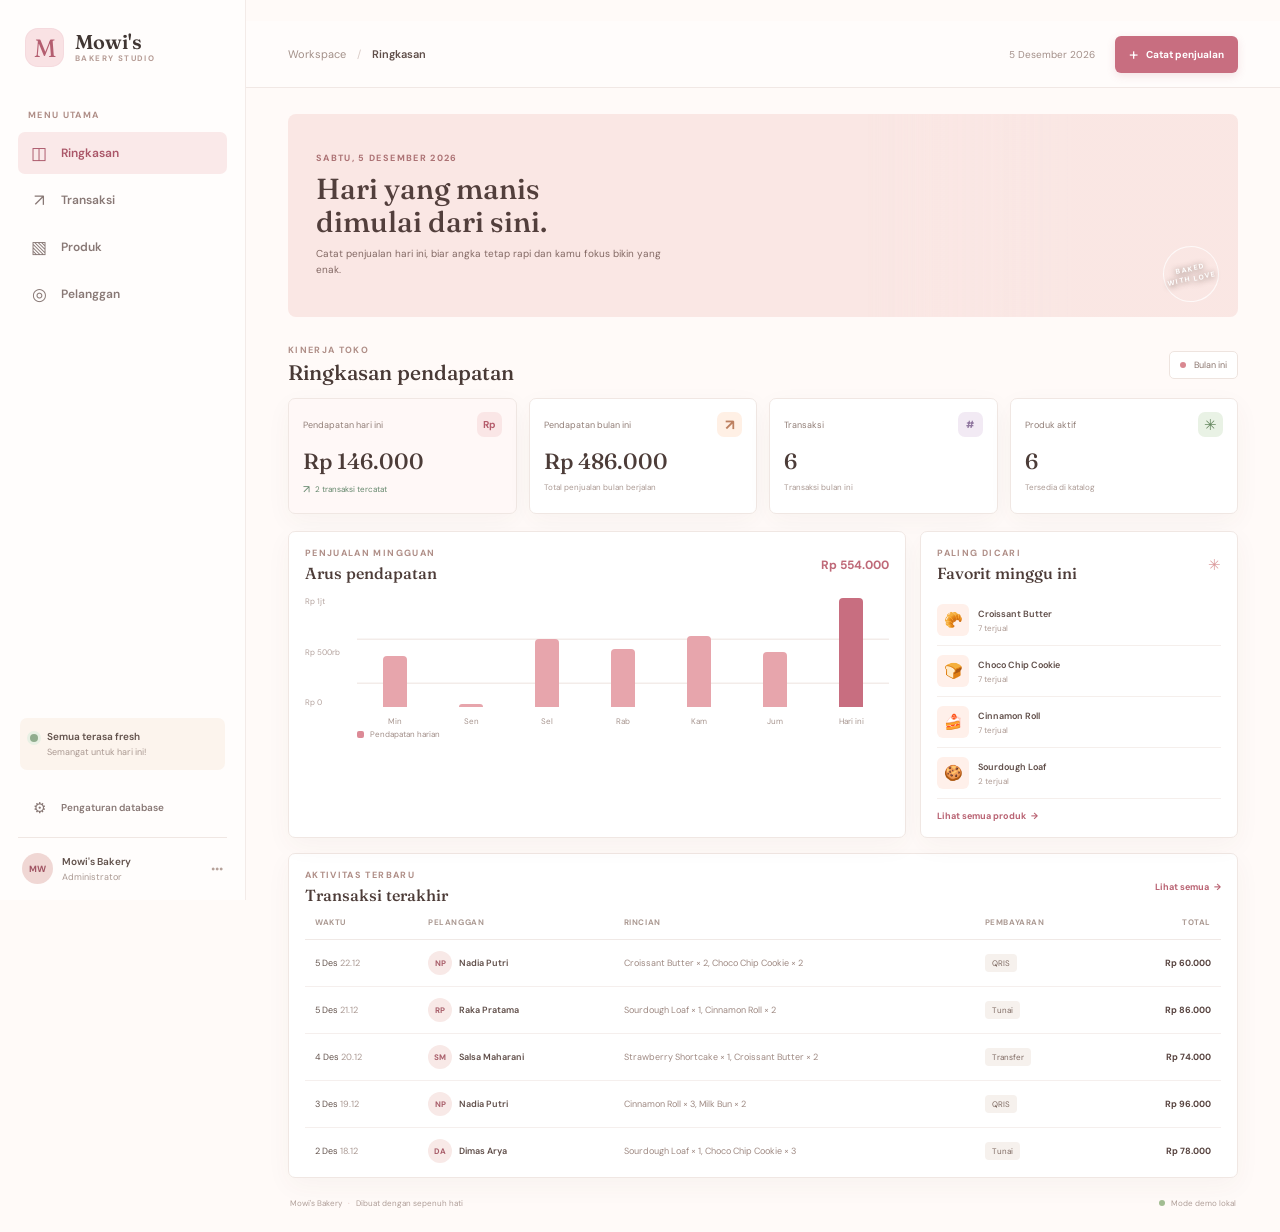
==== frontend/index.html @ 8c9cf772 "Add files via upload" ====
000<!doctype html>
<html lang="id">
<head>
  <meta charset="utf-8">
  <meta name="viewport" content="width=device-width, initial-scale=1">
  <meta name="theme-color" content="#fff8f5">
  <title>Mowi's Bakery | Sistem Pendapatan</title>
  <link rel="preconnect" href="https://fonts.googleapis.com">
  <link rel="preconnect" href="https://fonts.gstatic.com" crossorigin>
  <link href="https://fonts.googleapis.com/css2?family=DM+Sans:wght@400;500;600;700&family=Fraunces:opsz,wght@9..144,500;9..144,600&display=swap" rel="stylesheet">
  <link rel="stylesheet" href="styles.css">
  <link rel="stylesheet" href="crud.css">
  <script defer src="../backend/app.js"></script>
  <script defer src="app.js"></script>
</head>
<body>
  <div class="app-shell">
    <aside class="sidebar">
      <a class="brand" href="#overview" aria-label="Mowi's Bakery beranda">
        <span class="brand-mark">M</span>
        <span class="brand-copy"><strong>Mowi's</strong><small>BAKERY STUDIO</small></span>
      </a>
      <div class="side-label">MENU UTAMA</div>
      <nav class="main-nav" aria-label="Navigasi utama">
        <button class="nav-link active" data-view="overview"><span class="nav-symbol">◫</span> Ringkasan</button>
        <button class="nav-link" data-view="transactions"><span class="nav-symbol">↗</span> Transaksi</button>
        <button class="nav-link" data-view="products"><span class="nav-symbol">▧</span> Produk</button>
        <button class="nav-link" data-view="customers"><span class="nav-symbol">◎</span> Pelanggan</button>
      </nav>
      <div class="sidebar-bottom">
        <div class="sidebar-note"><span class="note-dot"></span><div><strong>Semua terasa fresh</strong><small>Semangat untuk hari ini!</small></div></div>
        <button class="nav-link settings-link" id="open-settings"><span class="nav-symbol">⚙</span> Pengaturan database</button>
        <div class="profile"><span class="avatar">MW</span><div><strong>Mowi's Bakery</strong><small>Administrator</small></div><span class="profile-more">•••</span></div>
      </div>
    </aside>

    <main class="main-area">
      <header class="topbar">
        <div class="breadcrumb"><span>Workspace</span><span class="crumb-divider">/</span><strong id="page-breadcrumb">Ringkasan</strong></div>
        <div class="top-actions"><span class="today-label" id="today-label"></span><button class="button button-primary" id="new-sale"><span class="button-plus">+</span> Catat penjualan</button></div>
      </header>

      <div class="page-content">
        <section class="view-panel active" id="view-overview">
          <div class="welcome-banner">
            <div class="welcome-copy"><span class="eyebrow">RABU, 30 SEPTEMBER 2026</span><h1>Hari yang manis<br>dimulai dari sini.</h1><p>Catat penjualan hari ini, biar angka tetap rapi dan kamu fokus bikin yang enak.</p></div>
            <div class="welcome-photo" role="img" aria-label="Roti artisan yang baru dipanggang"></div>
            <div class="banner-stamp">BAKED<br>WITH LOVE</div>
          </div>
          <div class="section-heading"><div><span class="eyebrow">KINERJA TOKO</span><h2>Ringkasan pendapatan</h2></div><span class="period-pill"><span class="period-dot"></span> Bulan ini</span></div>
          <div class="stats-grid">
            <article class="stat-card stat-highlight"><div class="stat-top"><span>Pendapatan hari ini</span><span class="stat-icon pink-icon">Rp</span></div><strong class="stat-value" id="stat-today">Rp0</strong><div class="stat-foot"><span class="trend-mark">↗</span><span id="stat-today-note">Dari penjualan tercatat</span></div></article>
            <article class="stat-card"><div class="stat-top"><span>Pendapatan bulan ini</span><span class="stat-icon peach-icon">↗</span></div><strong class="stat-value" id="stat-month">Rp0</strong><div class="stat-foot muted-foot">Total penjualan bulan berjalan</div></article>
            <article class="stat-card"><div class="stat-top"><span>Transaksi</span><span class="stat-icon lilac-icon">#</span></div><strong class="stat-value" id="stat-count">0</strong><div class="stat-foot muted-foot">Transaksi bulan ini</div></article>
            <article class="stat-card"><div class="stat-top"><span>Produk aktif</span><span class="stat-icon green-icon">✳</span></div><strong class="stat-value" id="stat-products">0</strong><div class="stat-foot muted-foot">Tersedia di katalog</div></article>
          </div>
          <div class="dashboard-grid">
            <section class="surface revenue-surface"><div class="surface-heading"><div><span class="eyebrow">PENJUALAN MINGGUAN</span><h3>Arus pendapatan</h3></div><span class="chart-total" id="chart-total"></span></div><div class="chart-wrap"><div class="chart-y-labels"><span>Rp 1jt</span><span>Rp 500rb</span><span>Rp 0</span></div><div class="bar-chart" id="bar-chart" aria-label="Grafik pendapatan tujuh hari terakhir"></div></div><div class="chart-legend"><span class="legend-swatch"></span>Pendapatan harian</div></section>
            <section class="surface best-sellers"><div class="surface-heading"><div><span class="eyebrow">PALING DICARI</span><h3>Favorit minggu ini</h3></div><span class="tiny-flower">✳</span></div><div id="favorites-list" class="favorites-list"></div><a class="text-link" href="#products" data-goto="products">Lihat semua produk <span>→</span></a></section>
          </div>
          <section class="surface recent-surface"><div class="surface-heading"><div><span class="eyebrow">AKTIVITAS TERBARU</span><h3>Transaksi terakhir</h3></div><button class="text-button" data-goto="transactions">Lihat semua <span>→</span></button></div><div class="table-scroll"><table><thead><tr><th>WAKTU</th><th>PELANGGAN</th><th>RINCIAN</th><th>PEMBAYARAN</th><th class="align-right">TOTAL</th></tr></thead><tbody id="recent-table-body"></tbody></table></div></section>
        </section>

        <section class="view-panel" id="view-transactions">
          <div class="section-heading view-title"><div><span class="eyebrow">CATATAN TOKO</span><h2>Semua transaksi</h2><p class="section-subtitle">Riwayat pemasukan Mowi's Bakery.</p></div><button class="button button-primary" data-action="sale"><span class="button-plus">+</span> Catat penjualan</button></div>
          <section class="surface table-surface"><div class="table-tools"><label class="search-field"><span>⌕</span><input id="transaction-search" type="search" placeholder="Cari nama atau produk..."></label><span class="result-count" id="transaction-count"></span></div><div class="table-scroll"><table><thead><tr><th>WAKTU</th><th>PELANGGAN</th><th>RINCIAN</th><th>PEMBAYARAN</th><th class="align-right">TOTAL</th><th>AKSI</th></tr></thead><tbody id="transactions-table-body"></tbody></table></div></section>
        </section>

        <section class="view-panel" id="view-products">
          <div class="section-heading view-title"><div><span class="eyebrow">KATALOG BAKERY</span><h2>Produk</h2><p class="section-subtitle">Kelola menu dan harga jual produk.</p></div><button class="button button-primary" data-action="product"><span class="button-plus">+</span> Tambah produk</button></div>
          <section class="surface table-surface"><div class="table-tools"><span class="table-intro">Daftar produk yang tersedia</span><span class="result-count" id="product-count"></span></div><div class="table-scroll"><table><thead><tr><th>NAMA PRODUK</th><th>KATEGORI</th><th>STOK</th><th class="align-right">HARGA</th><th>AKSI</th></tr></thead><tbody id="products-table-body"></tbody></table></div></section>
        </section>

        <section class="view-panel" id="view-customers">
          <div class="section-heading view-title"><div><span class="eyebrow">KOMUNITAS MOWI'S</span><h2>Pelanggan</h2><p class="section-subtitle">Orang-orang yang selalu kembali untuk sepotong kebahagiaan.</p></div><button class="button button-primary" data-action="customer"><span class="button-plus">+</span> Tambah pelanggan</button></div>
          <section class="surface table-surface"><div class="table-tools"><span class="table-intro">Daftar pelanggan</span><span class="result-count" id="customer-count"></span></div><div class="table-scroll"><table><thead><tr><th>NAMA</th><th>NOMOR TELEPON</th><th>TRANSAKSI</th><th class="align-right">TOTAL BELANJA</th><th>AKSI</th></tr></thead><tbody id="customers-table-body"></tbody></table></div></section>
        </section>
        <footer class="page-footer"><span>Mowi's Bakery <span class="footer-separator">·</span> Dibuat dengan sepenuh hati</span><span class="connection-status" id="connection-status"><i></i> Mode demo lokal</span></footer>
      </div>
    </main>
  </div>

  <dialog class="app-dialog" id="sale-dialog">
    <form id="sale-form" class="dialog-form">
      <div class="dialog-heading"><div><span class="eyebrow">TRANSAKSI BARU</span><h2 id="sale-dialog-title">Catat penjualan</h2></div><button class="dialog-close" type="button" data-close="sale-dialog" aria-label="Tutup">×</button></div>
      <input type="hidden" id="sale-id" name="sale_id">
      <label class="field-label">Pelanggan <span class="optional">opsional</span><select id="sale-customer" name="customer_id"><option value="">Pelanggan umum</option></select></label>
      <div class="field-label line-items-label">Item pesanan <button class="inline-add" type="button" id="add-sale-item">+ Tambah item</button></div>
      <div class="sale-items" id="sale-items"></div>
      <div class="sale-total"><span>Total penjualan</span><strong id="sale-total-preview">Rp0</strong></div>
      <label class="field-label">Metode pembayaran<select id="sale-payment" name="payment_method"><option value="Tunai">Tunai</option><option value="Transfer">Transfer</option><option value="QRIS">QRIS</option><option value="Kartu">Kartu</option></select></label>
      <div class="dialog-actions"><button class="button button-quiet" type="button" data-close="sale-dialog">Batal</button><button class="button button-primary" type="submit">Simpan transaksi</button></div>
    </form>
  </dialog>

  <dialog class="app-dialog compact-dialog" id="entity-dialog"><form id="entity-form" class="dialog-form"><div class="dialog-heading"><div><span class="eyebrow" id="entity-eyebrow">DATA TOKO</span><h2 id="entity-title">Tambah data</h2></div><button class="dialog-close" type="button" data-close="entity-dialog" aria-label="Tutup">×</button></div><div id="entity-fields"></div><div class="dialog-actions"><button class="button button-quiet" type="button" data-close="entity-dialog">Batal</button><button class="button button-primary" type="submit">Simpan</button></div></form></dialog>

  <dialog class="app-dialog compact-dialog" id="settings-dialog"><form id="settings-form" class="dialog-form"><div class="dialog-heading"><div><span class="eyebrow">PENYIMPANAN DATA</span><h2>Hubungkan Supabase</h2></div><button class="dialog-close" type="button" data-close="settings-dialog" aria-label="Tutup">×</button></div><p class="dialog-description">Masukkan Project URL dan anon key dari pengaturan API Supabase. Kunci disimpan hanya di browser ini.</p><label class="field-label">Project URL<input id="supabase-url" type="url" placeholder="https://project-id.supabase.co" autocomplete="url"></label><label class="field-label">Anon / publishable key<input id="supabase-key" type="password" placeholder="eyJ..." autocomplete="off"></label><div class="connection-message" id="connection-message" role="status"></div><div class="dialog-actions"><button class="button button-quiet" type="button" id="use-demo">Gunakan mode demo</button><button class="button button-primary" type="submit">Simpan koneksi</button></div></form></dialog>
</body>
</html>
---- frontend/styles.css ----
@import url('https://fonts.googleapis.com/css2?family=DM+Sans:wght@400;500;600;700&family=Fraunces:opsz,wght@9..144,500;9..144,600&display=swap');

:root{font-family:'DM Sans',sans-serif;color:#403633;background:#fffaf8;font-synthesis:none;text-rendering:optimizeLegibility;--ink:#403633;--muted:#9a8782;--line:#f0e7e3;--pink:#d98191;--pink-dark:#b65f72;--pale:#fff2f1;--peach:#fff1e8;--white:#fff;--green:#547b62;--shadow:0 8px 26px rgba(100,64,56,.045)}
*{box-sizing:border-box}body{margin:0;min-width:320px;min-height:100vh;background:#fffaf8}button,input,select{font:inherit}button{cursor:pointer}button:focus-visible,a:focus-visible,input:focus-visible,select:focus-visible{outline:3px solid #eab5be;outline-offset:2px}.app-shell{min-height:100vh}.sidebar{width:246px;position:fixed;inset:0 auto 0 0;background:#fffdfc;border-right:1px solid #f3ebe8;padding:26px 18px 16px;display:flex;flex-direction:column;z-index:2}.brand{display:flex;align-items:center;gap:11px;text-decoration:none;color:inherit;padding:2px 7px 42px}.brand-mark{width:39px;height:39px;border-radius:13px;background:#f9e2e4;color:#b45e70;display:grid;place-items:center;font-family:Fraunces,serif;font-size:25px;box-shadow:inset 0 0 0 1px rgba(182,95,114,.06)}.brand-copy{display:grid;gap:1px}.brand-copy strong{font-family:Fraunces,serif;font-weight:600;font-size:20px;line-height:1}.brand-copy small{font-size:8px;letter-spacing:1.4px;font-weight:700;color:#b69c95}.side-label,.eyebrow{font-size:9px;letter-spacing:1.35px;font-weight:700;color:#af8e87}.side-label{padding:0 10px 11px}.main-nav{display:grid;gap:5px}.nav-link{height:42px;border:0;background:transparent;border-radius:7px;text-align:left;padding:0 11px;display:flex;gap:12px;align-items:center;color:#887875;font-size:12px;font-weight:600;transition:background .18s,color .18s}.nav-link:hover{background:#fff5f3;color:#614b47}.nav-link.active{background:#fae9e9;color:#aa5668}.nav-symbol{width:20px;text-align:center;font-size:17px;font-weight:400;color:inherit}.sidebar-bottom{margin-top:auto}.sidebar-note{margin:0 2px 19px;padding:12px 10px;border-radius:7px;background:#fcf4ed;display:flex;gap:9px;align-items:flex-start}.note-dot{width:8px;height:8px;border-radius:50%;background:#90ad8e;margin-top:4px;box-shadow:0 0 0 3px #e8f0e4;flex:none}.sidebar-note div,.profile div{display:grid;gap:3px}.sidebar-note strong,.profile strong{font-size:10px;font-weight:600;color:#61514b}.sidebar-note small,.profile small{font-size:9px;color:#aa9992}.settings-link{width:100%;font-size:10px;height:37px;margin-bottom:11px}.settings-link .nav-symbol{font-size:15px}.profile{border-top:1px solid var(--line);padding:15px 4px 0;display:flex;align-items:center;gap:9px}.avatar{width:31px;height:31px;border-radius:50%;background:#f0d7d4;display:grid;place-items:center;font-size:9px;font-weight:700;color:#a05462}.profile-more{margin-left:auto;font-size:12px;color:#b6a29b}.main-area{margin-left:246px;min-height:100vh}.topbar{height:67px;border-bottom:1px solid #f1e8e5;display:flex;align-items:center;justify-content:space-between;padding:0 42px;background:rgba(255,253,252,.84)}.breadcrumb{display:flex;gap:11px;align-items:center;color:#a39089;font-size:11px}.breadcrumb strong{font-weight:600;color:#5f4e49}.crumb-divider{color:#d9cbc6}.top-actions{display:flex;align-items:center;gap:20px}.today-label{font-size:10px;color:#a38f89}.button{border:0;border-radius:6px;height:37px;padding:0 14px;display:inline-flex;align-items:center;justify-content:center;gap:8px;font-size:10px;font-weight:700;transition:background .16s,transform .16s;white-space:nowrap}.button:hover{transform:translateY(-1px)}.button-primary{color:white;background:#c86e80;box-shadow:0 3px 8px rgba(184,92,110,.16)}.button-primary:hover{background:#b85e72}.button-plus{font-size:17px;font-weight:400;line-height:1}.button-quiet{background:#f7efec;color:#775f59}.page-content{max-width:1370px;margin:0 auto;padding:26px 42px 20px}.view-panel{display:none;animation:appear .28s ease both}.view-panel.active{display:block}@keyframes appear{from{opacity:0;transform:translateY(5px)}to{opacity:1;transform:translateY(0)}}.welcome-banner{height:203px;border-radius:8px;overflow:hidden;background:#fae7e4;position:relative;display:flex;align-items:center;padding:24px 28px;margin-bottom:27px}.welcome-copy{position:relative;z-index:1;max-width:59%}.welcome-copy .eyebrow{color:#ac7274}.welcome-copy h1{font-family:Fraunces,serif;font-size:29px;line-height:1.13;font-weight:500;margin:9px 0 7px;color:#523f3c}.welcome-copy p{max-width:365px;font-size:10px;line-height:1.65;color:#836964;margin:0}.welcome-photo{position:absolute;inset:0 0 0 61%;background-image:linear-gradient(90deg,#fae7e4 0%,rgba(250,231,228,.62) 18%,rgba(250,231,228,.02) 55%),url('https://images.unsplash.com/photo-1509440159596-0249088772ff?auto=format&fit=crop&w=1100&q=85');background-position:center 53%;background-size:cover;mask-image:linear-gradient(90deg,transparent 0%,#000 19%)}.banner-stamp{position:absolute;right:19px;bottom:15px;border:1px solid rgba(255,255,255,.78);border-radius:50%;width:56px;height:56px;display:grid;place-content:center;text-align:center;color:white;font-size:7px;line-height:1.5;letter-spacing:1.2px;font-weight:700;transform:rotate(-11deg);text-shadow:0 1px 6px #65534a}.section-heading{display:flex;align-items:center;justify-content:space-between;margin:0 0 13px}.section-heading h2{font-family:Fraunces,serif;font-size:21px;line-height:1.2;font-weight:500;margin:4px 0 0;color:#493a36}.period-pill{border:1px solid #eee4df;border-radius:5px;padding:7px 10px;font-size:9px;color:#8c7770;background:white}.period-dot{display:inline-block;width:6px;height:6px;background:#d98891;border-radius:50%;margin-right:6px}.stats-grid{display:grid;grid-template-columns:repeat(4,minmax(0,1fr));gap:12px;margin-bottom:17px}.stat-card,.surface{background:white;border:1px solid #f0e7e3;border-radius:7px;box-shadow:var(--shadow)}.stat-card{min-height:116px;padding:13px 14px}.stat-card.stat-highlight{background:#fff8f7}.stat-top{display:flex;justify-content:space-between;align-items:center;color:#917e77;font-size:9px}.stat-icon{width:25px;height:25px;border-radius:7px;display:grid;place-items:center;font-size:10px;font-weight:700}.pink-icon{color:#b55d6c;background:#fae6e6}.peach-icon{color:#bd8060;background:#fff0e5;font-size:15px}.lilac-icon{color:#9178a0;background:#f2eaf4}.green-icon{color:#64865e;background:#e9f2e5;font-size:15px}.stat-value{display:block;margin-top:10px;font-family:Fraunces,serif;font-weight:500;font-size:22px;letter-spacing:0;color:#4c3c38}.stat-foot{display:flex;gap:5px;align-items:center;margin-top:7px;font-size:8px;color:#64866c}.muted-foot{color:#aa9993}.trend-mark{font-size:11px}.dashboard-grid{display:grid;grid-template-columns:minmax(0,1.85fr) minmax(225px,.95fr);gap:14px;margin-bottom:15px}.surface{padding:15px 16px}.surface-heading{display:flex;align-items:center;justify-content:space-between}.surface-heading h3{font-family:Fraunces,serif;font-size:16px;font-weight:500;color:#4d3c38;margin:4px 0 0}.chart-total{font-size:12px;color:#bf6978;font-weight:700}.chart-wrap{height:130px;display:grid;grid-template-columns:44px 1fr;gap:8px;margin-top:13px}.chart-y-labels{display:flex;flex-direction:column;justify-content:space-between;color:#b4a39e;font-size:8px;padding:0 0 19px}.bar-chart{display:flex;align-items:stretch;justify-content:space-around;gap:10px;position:relative;background:repeating-linear-gradient(to bottom,transparent 0,transparent 42px,#f3ece9 43px,#f3ece9 44px);padding:2px 5px 0}.bar-column{height:100%;min-width:22px;flex:1;display:flex;flex-direction:column;align-items:center;justify-content:flex-end;position:relative}.bar-track{position:absolute;inset:0 0 19px;display:flex;align-items:flex-end;justify-content:center}.bar-fill{width:min(24px,70%);height:var(--bar-height);min-height:3px;border-radius:4px 4px 0 0;background:#e7a5ac;transition:height .5s ease}.bar-column.today .bar-fill{background:#c86e80}.bar-day{position:absolute;bottom:0;font-size:8px;color:#a6948e}.chart-legend{display:flex;align-items:center;gap:6px;margin:3px 0 0 52px;font-size:8px;color:#a08d87}.legend-swatch{width:7px;height:7px;border-radius:2px;background:#dc8a96}.tiny-flower{font-size:15px;color:#db9b9d}.favorites-list{display:grid;margin:12px 0 11px}.favorite-item{display:flex;align-items:center;gap:9px;padding:9px 0;border-bottom:1px solid #f5efec}.favorite-thumb{width:32px;height:32px;border-radius:6px;background:#fff0ea;display:grid;place-items:center;font-size:15px;flex:none}.favorite-name{min-width:0;flex:1;display:grid;gap:3px}.favorite-name strong{font-size:9px;font-weight:600;color:#5f4d48;overflow:hidden;text-overflow:ellipsis;white-space:nowrap}.favorite-name small{font-size:8px;color:#ad9992}.favorite-amount{font-size:9px;color:#806d66;font-weight:600}.text-link,.text-button{font-size:9px;color:#b96373;text-decoration:none;font-weight:700}.text-link span,.text-button span{margin-left:3px}.text-button{border:0;background:none;padding:5px 0}.recent-surface{padding-bottom:3px}.table-scroll{width:100%;overflow-x:auto}table{border-collapse:collapse;width:100%;text-align:left;white-space:nowrap}th{font-size:8px;letter-spacing:.6px;color:#ab9992;font-weight:700;padding:12px 10px;border-bottom:1px solid #f0e9e6}td{font-size:9px;color:#665650;padding:11px 10px;border-bottom:1px solid #f5efed}tbody tr:last-child td{border-bottom:0}.align-right{text-align:right}.table-customer{display:flex;align-items:center;gap:7px}.customer-initial{width:24px;height:24px;border-radius:50%;background:#f8e9e7;color:#a85d69;font-size:8px;display:grid;place-items:center;font-weight:700;flex:none}.customer-name{font-weight:600;color:#5f4d48}.table-detail{color:#9e8982;max-width:245px;overflow:hidden;text-overflow:ellipsis}.payment-tag{display:inline-block;padding:4px 7px;border-radius:4px;background:#f6f1ed;color:#806c64;font-size:8px}.table-total{font-weight:700;color:#584440}.empty-row{text-align:center;padding:25px;color:#a7948d}.view-title{margin:9px 0 20px;align-items:flex-end}.view-title h2{font-size:25px}.section-subtitle{color:#a08c85;font-size:10px;margin:7px 0 0}.table-surface{padding:0 16px 6px}.table-tools{min-height:59px;display:flex;align-items:center;justify-content:space-between;gap:12px}.search-field{height:32px;width:min(310px,70%);border:1px solid #efe6e2;border-radius:5px;display:flex;align-items:center;gap:7px;padding:0 9px;color:#b49f98}.search-field span{font-size:18px;line-height:1}.search-field input{width:100%;border:0;outline:0;background:transparent;font-size:9px;color:#574743}.search-field input::placeholder{color:#b6a49e}.result-count,.table-intro{font-size:9px;color:#a28d86}.page-footer{display:flex;justify-content:space-between;align-items:center;color:#af9e98;font-size:8px;padding:20px 2px 4px}.footer-separator{padding:0 4px;color:#d4b5b0}.connection-status{display:flex;align-items:center;gap:6px}.connection-status i{width:6px;height:6px;border-radius:50%;background:#a2bd92}.connection-status.live i{background:#5caa79}.connection-status.error i{background:#d58181}.app-dialog{border:0;border-radius:9px;padding:0;width:min(490px,calc(100% - 28px));max-height:min(90vh,760px);box-shadow:0 22px 80px rgba(59,37,33,.24);color:var(--ink)}.app-dialog::backdrop{background:rgba(54,39,36,.34);backdrop-filter:blur(2px)}.dialog-form{padding:23px 24px 21px;overflow:auto;max-height:min(90vh,760px)}.compact-dialog{width:min(425px,calc(100% - 28px))}.dialog-heading{display:flex;justify-content:space-between;align-items:flex-start;margin-bottom:21px}.dialog-heading h2{font-family:Fraunces,serif;font-size:23px;font-weight:500;margin:4px 0 0}.dialog-close{border:0;background:#f7efec;color:#957b73;border-radius:50%;width:27px;height:27px;font-size:18px;line-height:1}.field-label{display:grid;gap:7px;font-size:10px;color:#715d56;font-weight:600;margin:0 0 14px}.optional{font-size:8px;color:#ad9992;font-weight:400}.field-label input,.field-label select,.sale-item-row select,.sale-item-row input{height:36px;border:1px solid #eee4e0;background:#fffdfc;color:#594843;border-radius:5px;padding:0 10px;font-size:10px;min-width:0}.field-label input::placeholder{color:#b6a6a0}.line-items-label{display:flex;justify-content:space-between;align-items:center;margin:17px 0 8px}.inline-add{border:0;background:none;color:#b65f72;font-size:9px;font-weight:700;padding:3px}.sale-items{display:grid;gap:7px}.sale-item-row{display:grid;grid-template-columns:minmax(0,1fr) 62px 25px;gap:7px}.sale-item-row select,.sale-item-row input{width:100%}.remove-item{width:25px;height:30px;border:0;background:#fbefed;color:#b26b70;border-radius:5px;font-size:15px}.sale-total{border-top:1px solid #f0e8e4;border-bottom:1px solid #f0e8e4;padding:12px 1px;margin:14px 0;font-size:10px;color:#826c64;display:flex;justify-content:space-between;align-items:center}.sale-total strong{font-family:Fraunces,serif;font-size:19px;font-weight:500;color:#513e39}.dialog-actions{display:flex;justify-content:flex-end;gap:8px;margin-top:20px}.dialog-actions .button{height:35px}.dialog-description{font-size:10px;line-height:1.6;color:#937f78;margin:-10px 0 18px}.connection-message{font-size:9px;color:#b65f72;min-height:14px}.compact-dialog .dialog-actions{justify-content:space-between}.compact-dialog .dialog-actions .button:last-child{margin-left:auto}
@media(min-width:1500px){.page-content{padding-top:34px}.welcome-banner{height:218px}.stat-card{min-height:124px}.bar-chart{min-height:135px}}
@media(max-width:1100px){.sidebar{width:208px;padding-inline:14px}.main-area{margin-left:208px}.topbar{padding-inline:27px}.page-content{padding-inline:27px}.stats-grid{grid-template-columns:repeat(2,minmax(0,1fr))}.dashboard-grid{grid-template-columns:minmax(0,1.5fr) minmax(210px,1fr)}}
@media(max-width:760px){.sidebar{position:sticky;top:0;inset-inline:0;width:100%;height:auto;padding:10px 13px 8px;border-right:0;border-bottom:1px solid #f0e7e3;display:grid;grid-template-columns:auto 1fr;align-items:center}.brand{padding:0 3px;gap:8px}.brand-mark{width:33px;height:33px;border-radius:10px;font-size:20px}.brand-copy strong{font-size:17px}.brand-copy small{font-size:7px}.side-label,.sidebar-bottom{display:none}.main-nav{display:flex;justify-content:flex-end;gap:2px}.nav-link{height:34px;padding:0 8px;gap:5px;font-size:9px}.nav-symbol{width:15px;font-size:14px}.main-area{margin-left:0}.topbar{height:55px;padding:0 15px}.today-label{display:none}.top-actions{gap:0}.button{height:34px;padding:0 11px;font-size:9px}.page-content{padding:16px 14px 12px}.welcome-banner{height:181px;padding:19px 18px;margin-bottom:22px}.welcome-copy{max-width:68%}.welcome-copy h1{font-size:25px}.welcome-copy p{font-size:9px;max-width:250px}.welcome-photo{inset-inline-start:51%;opacity:.78}.banner-stamp{width:44px;height:44px;font-size:6px;right:11px;bottom:10px}.section-heading h2{font-size:19px}.stats-grid{gap:8px}.stat-card{min-height:105px;padding:11px}.stat-value{font-size:20px}.stat-top{font-size:8px}.dashboard-grid{grid-template-columns:1fr;gap:9px}.surface{padding:13px}.best-sellers{min-height:unset}.favorites-list{grid-template-columns:repeat(2,minmax(0,1fr));column-gap:12px}.favorite-item{min-width:0}.favorite-amount{display:none}.recent-surface{padding-inline:10px}.recent-surface .surface-heading{padding:0 3px}.view-title{gap:10px;align-items:center}.view-title h2{font-size:22px}.view-title .button{flex:none}.section-subtitle{max-width:340px;line-height:1.5}.table-surface{padding-inline:10px}.page-footer{gap:10px;font-size:7px}.dialog-form{padding:20px 17px}.table-scroll th,.table-scroll td{padding-inline:8px}}
@media(max-width:410px){.nav-link{font-size:0;width:34px;justify-content:center;padding:0}.nav-symbol{font-size:16px}.stats-grid{gap:7px}.stat-card{padding:9px}.stat-top{gap:4px}.stat-icon{width:22px;height:22px}.stat-value{font-size:18px}.welcome-copy{max-width:76%}.welcome-photo{inset-inline-start:46%;opacity:.53}.welcome-copy h1{font-size:23px}.section-heading{gap:8px}.period-pill{padding:6px;font-size:8px}.favorite-item{gap:6px}.favorite-thumb{width:27px;height:27px}.view-title .button{padding:0 8px;font-size:8px}}
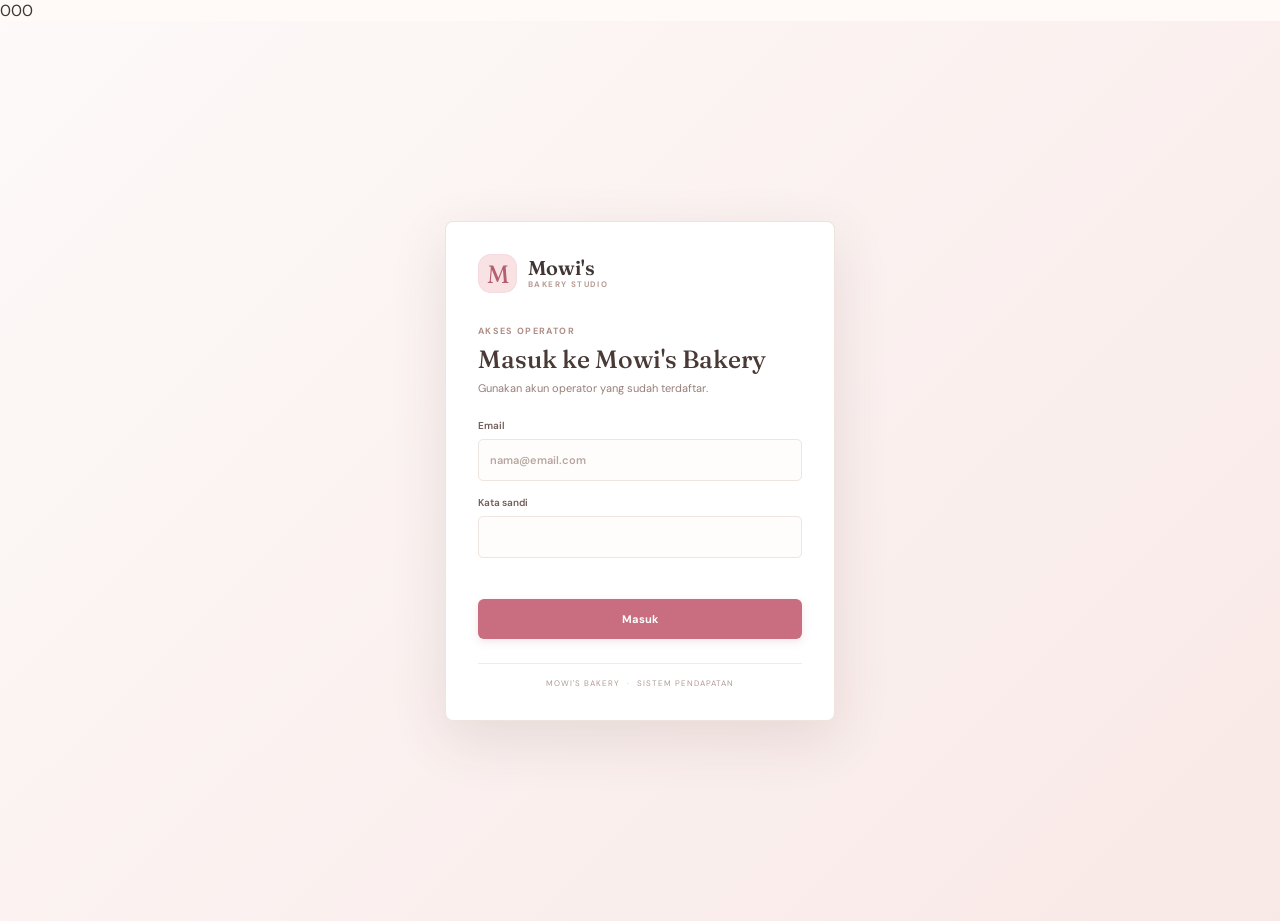
==== commit 31c9fb0a: "Add files via upload" ====
--- a/frontend/index.html
+++ b/frontend/index.html
@@ -10,11 +10,12 @@
   <link href="https://fonts.googleapis.com/css2?family=DM+Sans:wght@400;500;600;700&family=Fraunces:opsz,wght@9..144,500;9..144,600&display=swap" rel="stylesheet">
   <link rel="stylesheet" href="styles.css">
   <link rel="stylesheet" href="crud.css">
+  <link rel="stylesheet" href="auth.css">
   <script defer src="../backend/app.js"></script>
   <script defer src="app.js"></script>
 </head>
 <body>
-  <div class="app-shell">
+  <div class="app-shell" id="app-shell" hidden>
     <aside class="sidebar">
       <a class="brand" href="#overview" aria-label="Mowi's Bakery beranda">
         <span class="brand-mark">M</span>
@@ -29,7 +30,7 @@
       </nav>
       <div class="sidebar-bottom">
         <div class="sidebar-note"><span class="note-dot"></span><div><strong>Semua terasa fresh</strong><small>Semangat untuk hari ini!</small></div></div>
-        <button class="nav-link settings-link" id="open-settings"><span class="nav-symbol">⚙</span> Pengaturan database</button>
+        <button class="nav-link settings-link" id="logout-button"><span class="nav-symbol">↗</span> Keluar</button>
         <div class="profile"><span class="avatar">MW</span><div><strong>Mowi's Bakery</strong><small>Administrator</small></div><span class="profile-more">•••</span></div>
       </div>
     </aside>
@@ -80,6 +81,25 @@
     </main>
   </div>
 
+  <main class="auth-screen" id="auth-screen">
+    <section class="auth-panel" aria-labelledby="auth-title">
+      <a class="brand auth-brand" href="#" aria-label="Mowi's Bakery">
+        <span class="brand-mark">M</span>
+        <span class="brand-copy"><strong>Mowi's</strong><small>BAKERY STUDIO</small></span>
+      </a>
+      <span class="eyebrow">AKSES OPERATOR</span>
+      <h1 id="auth-title">Masuk ke Mowi's Bakery</h1>
+      <p class="auth-subtitle">Gunakan akun operator yang sudah terdaftar.</p>
+      <form id="login-form" class="login-form">
+        <label class="field-label">Email<input id="login-email" name="email" type="email" autocomplete="username" placeholder="nama@email.com" required></label>
+        <label class="field-label">Kata sandi<input id="login-password" name="password" type="password" autocomplete="current-password" required></label>
+        <p class="auth-error" id="auth-error" role="alert" aria-live="polite"></p>
+        <button class="button button-primary login-button" type="submit">Masuk</button>
+      </form>
+      <p class="auth-footer">MOWI'S BAKERY <span>·</span> SISTEM PENDAPATAN</p>
+    </section>
+  </main>
+
   <dialog class="app-dialog" id="sale-dialog">
     <form id="sale-form" class="dialog-form">
       <div class="dialog-heading"><div><span class="eyebrow">TRANSAKSI BARU</span><h2 id="sale-dialog-title">Catat penjualan</h2></div><button class="dialog-close" type="button" data-close="sale-dialog" aria-label="Tutup">×</button></div>
--- a/frontend/crud.css
+++ b/frontend/crud.css
@@ -0,0 +1 @@
+.row-actions{width:74px;text-align:right;white-space:nowrap}.icon-action{width:26px;height:26px;border:0;border-radius:5px;background:#fbf4f1;color:#967870;margin-left:3px;font-size:14px;line-height:1}.icon-action:hover{background:#f8e5e5;color:#aa5968}.icon-action.danger-action{font-size:17px;color:#b67575}.icon-action.danger-action:hover{background:#f9e5e3;color:#a5414a}.stock-low{display:inline-block;padding:4px 6px;border-radius:4px;background:#fff1e8;color:#ad6b4c;font-size:8px}.dialog-form button:disabled{opacity:.6;cursor:wait}
--- a/frontend/auth.css
+++ b/frontend/auth.css
@@ -0,0 +1 @@
+.auth-screen[hidden],.app-shell[hidden]{display:none!important}.auth-screen{min-height:100vh;display:grid;place-items:center;padding:24px;background-color:#f8eeeb;background-image:linear-gradient(135deg,rgba(255,255,255,.68),rgba(249,225,224,.44)),url('https://images.unsplash.com/photo-1509440159596-0249088772ff?auto=format&fit=crop&w=1800&q=80');background-position:center;background-size:cover}.auth-panel{width:min(100%,390px);padding:32px;background:rgba(255,255,255,.97);border:1px solid rgba(239,223,218,.9);border-radius:8px;box-shadow:0 18px 55px rgba(83,54,48,.12)}.auth-brand{padding:0;margin-bottom:32px}.auth-panel h1{font-family:Fraunces,serif;font-size:25px;line-height:1.2;font-weight:500;color:#493a36;margin:7px 0}.auth-subtitle{font-size:11px;color:#967f78;margin:0 0 24px}.login-form{display:grid;gap:4px}.login-form .field-label{margin-bottom:11px}.login-form .field-label input{height:42px;border:1px solid #eee4e0;background:#fffdfc;color:#594843;border-radius:5px;padding:0 11px;font-size:11px;min-width:0}.login-form .field-label input::placeholder{color:#b6a6a0}.auth-error{min-height:16px;margin:0 0 6px;color:#a64250;font-size:10px;line-height:1.5}.login-button{height:40px;width:100%;font-size:11px}.auth-footer{border-top:1px solid #f2eae7;margin:24px 0 0;padding-top:14px;text-align:center;color:#b19a94;font-size:8px;letter-spacing:1px}.auth-footer span{padding:0 4px;color:#d3aaa7}@media(max-width:480px){.auth-screen{padding:16px;background-position:60% center}.auth-panel{padding:26px 22px}.auth-brand{margin-bottom:29px}}
